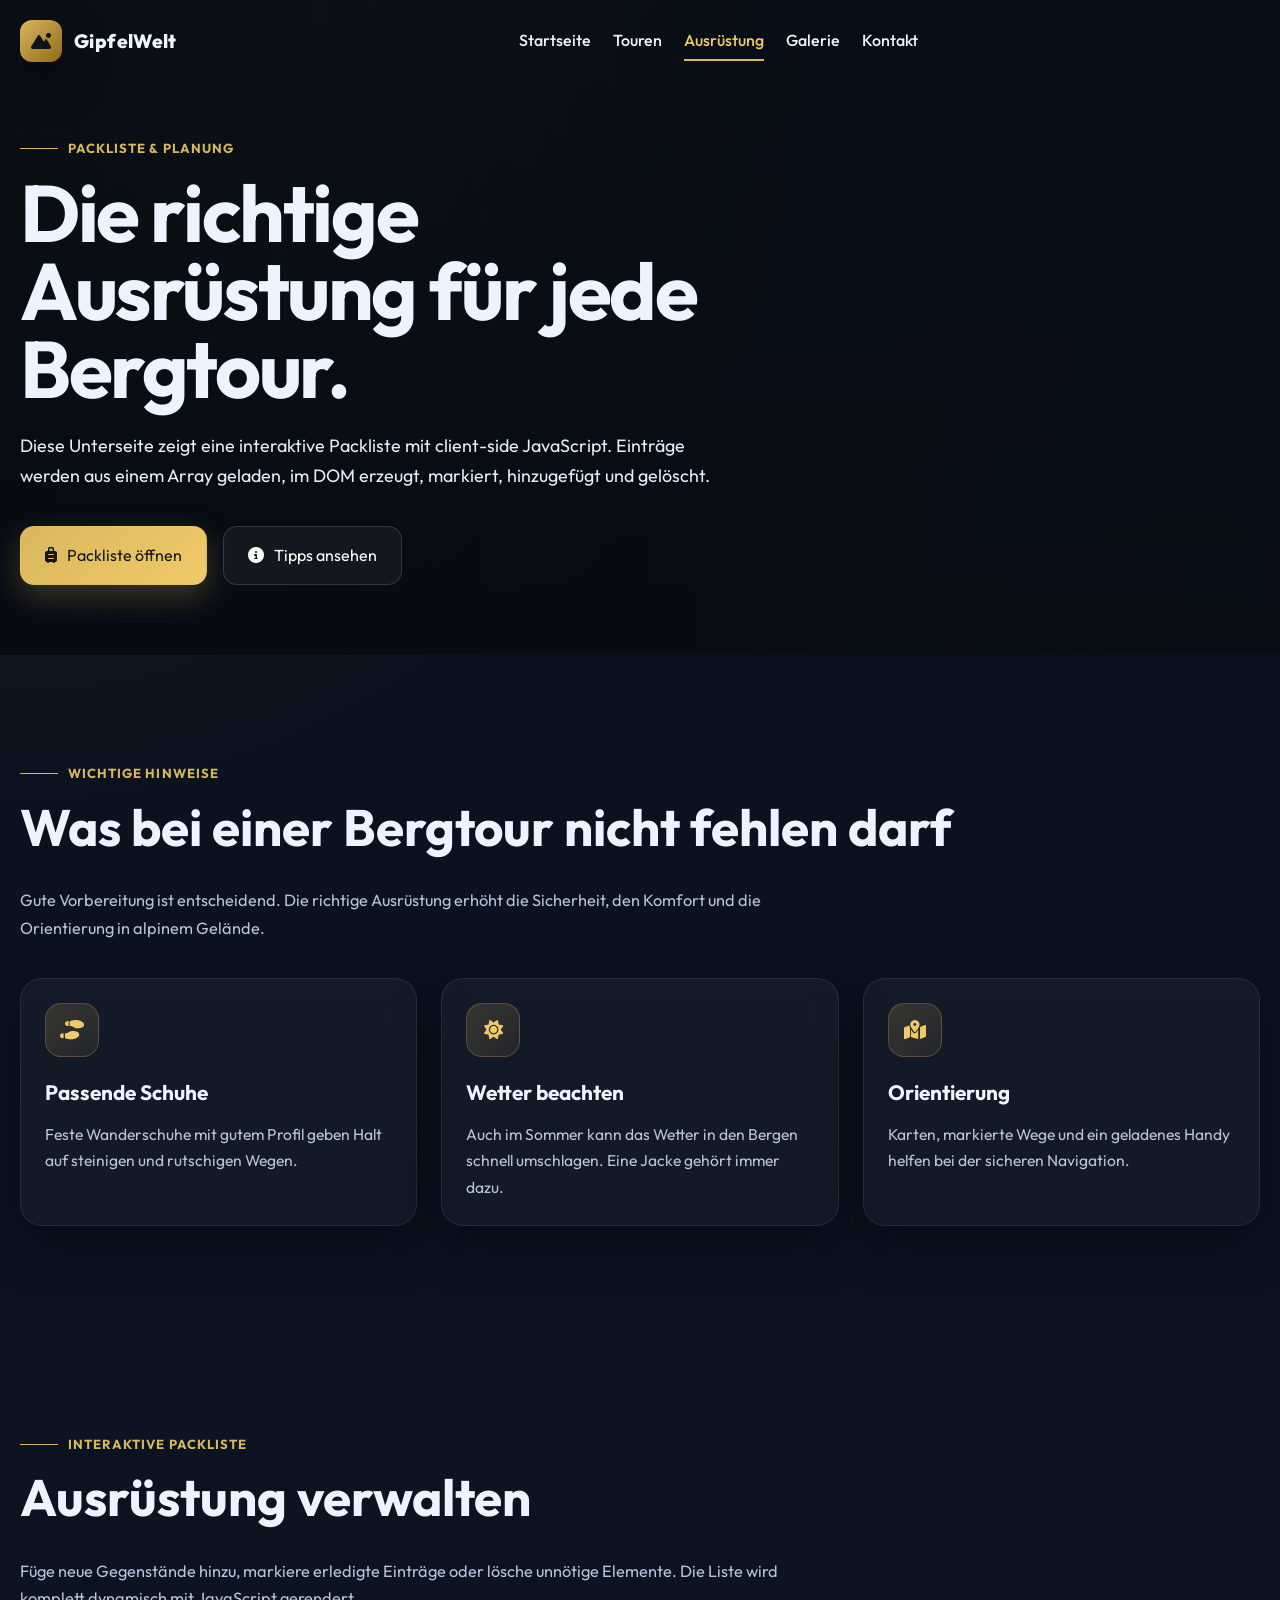
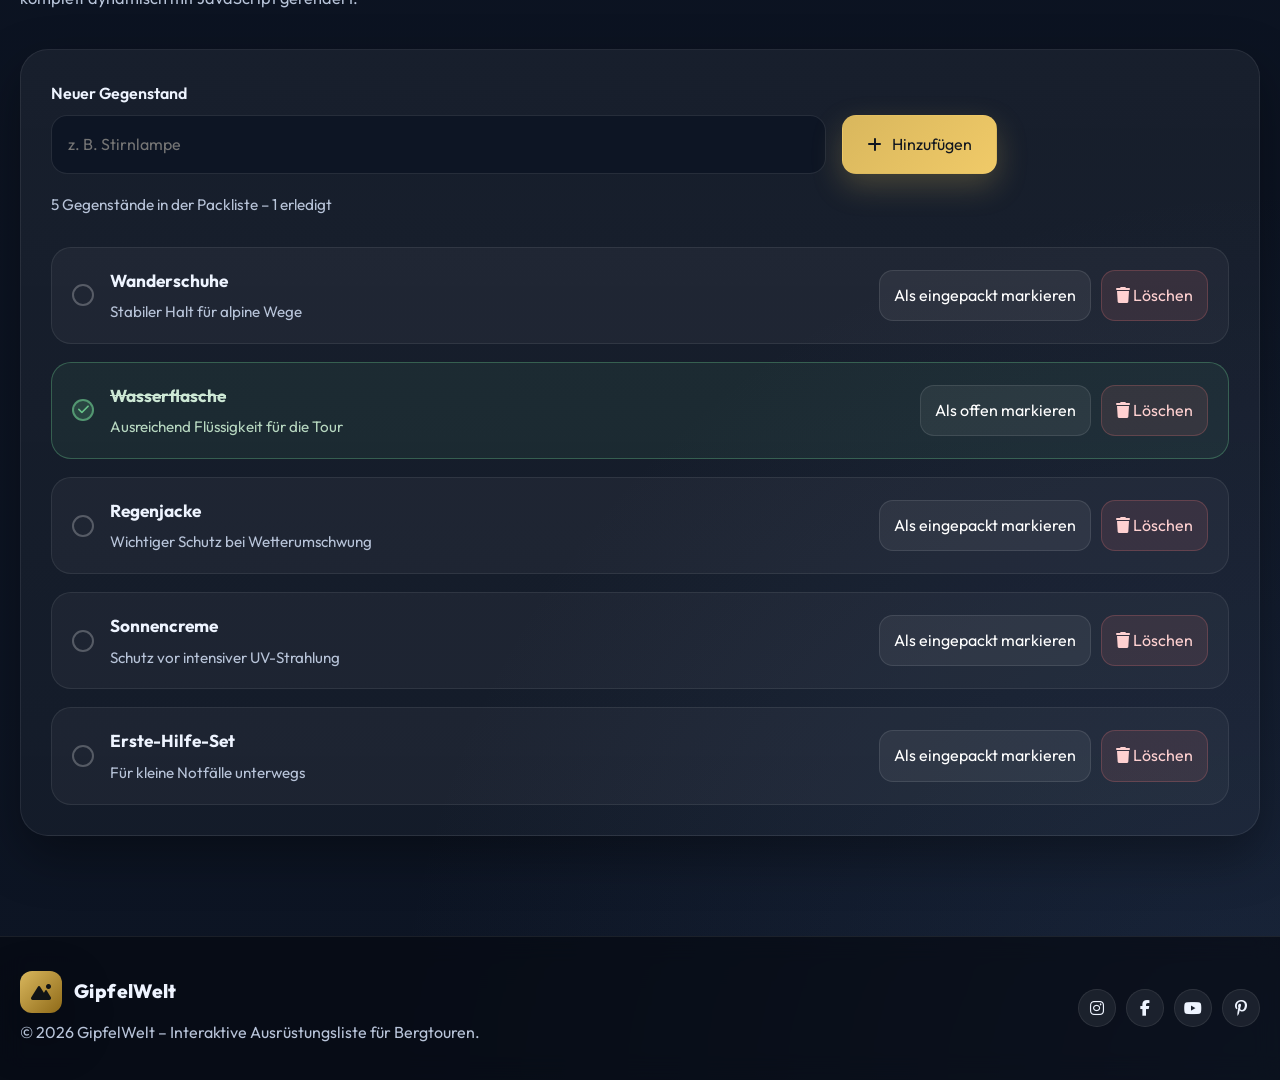
==== CSS/ausruestung.html @ cbbd0f8c "first commit" ====
<!DOCTYPE html>
<html lang="de">
<head>
  <meta charset="UTF-8" />
  <meta name="viewport" content="width=device-width, initial-scale=1.0" />
  <title>GipfelWelt | Ausrüstung</title>

  <link rel="preconnect" href="https://fonts.googleapis.com" />
  <link rel="preconnect" href="https://fonts.gstatic.com" crossorigin />
  <link
    href="https://fonts.googleapis.com/css2?family=Outfit:wght@300;400;500;600;700;800&display=swap"
    rel="stylesheet"
  />
  <link
    rel="stylesheet"
    href="https://cdnjs.cloudflare.com/ajax/libs/font-awesome/6.5.2/css/all.min.css"
  />

  <style>
    :root{
      --bg:#0b1220;
      --bg-soft:#111a2b;
      --card:#121c30;
      --card-2:#18243c;
      --text:#eef4ff;
      --muted:#b8c4d9;
      --gold:#d9b75d;
      --gold-strong:#f0ca68;
      --line:rgba(255,255,255,0.08);
      --shadow:0 20px 50px rgba(0,0,0,0.35);
      --radius:22px;
      --max:1240px;
      --success:#69c48a;
      --danger:#ff7d7d;
    }

    *{
      margin:0;
      padding:0;
      box-sizing:border-box;
    }

    html{
      scroll-behavior:smooth;
    }

    body{
      font-family:'Outfit',sans-serif;
      background:
        radial-gradient(circle at top left, rgba(217,183,93,0.12), transparent 28%),
        radial-gradient(circle at bottom right, rgba(83,114,164,0.18), transparent 30%),
        linear-gradient(180deg, #08101b 0%, #0b1220 40%, #0d1524 100%);
      color:var(--text);
      line-height:1.7;
      overflow-x:hidden;
    }

    img{
      display:block;
      width:100%;
    }

    a{
      color:inherit;
      text-decoration:none;
    }

    ul{
      list-style:none;
    }

    .container{
      width:min(var(--max), calc(100% - 40px));
      margin-inline:auto;
    }

    .section{
      padding:100px 0;
      position:relative;
    }

    .section-head{
      display:flex;
      justify-content:space-between;
      gap:20px;
      align-items:end;
      margin-bottom:36px;
      flex-wrap:wrap;
    }

    .eyebrow{
      display:inline-flex;
      align-items:center;
      gap:10px;
      color:var(--gold);
      font-weight:700;
      letter-spacing:0.08em;
      text-transform:uppercase;
      font-size:0.82rem;
      margin-bottom:14px;
    }

    .eyebrow::before{
      content:"";
      width:38px;
      height:1px;
      background:var(--gold);
      display:block;
    }

    .section h2{
      font-size:clamp(2rem, 4vw, 3.2rem);
      line-height:1.1;
      margin-bottom:12px;
    }

    .section-head p{
      max-width:760px;
      color:var(--muted);
      font-size:1.02rem;
    }

    .pill-list{
      display:flex;
      flex-wrap:wrap;
      gap:12px;
      margin-top:18px;
    }

    .pill{
      padding:10px 16px;
      border:1px solid rgba(255,255,255,0.12);
      background:rgba(255,255,255,0.05);
      border-radius:999px;
      color:#f7f8fb;
      font-size:0.95rem;
      backdrop-filter:blur(10px);
    }

    nav{
      position:fixed;
      top:0;
      left:0;
      width:100%;
      z-index:1200;
      transition:0.35s ease;
      border-bottom:1px solid transparent;
    }

    nav.scrolled{
      background:rgba(7,12,22,0.82);
      backdrop-filter:blur(16px);
      border-color:rgba(255,255,255,0.08);
      box-shadow:0 10px 30px rgba(0,0,0,0.22);
    }

    .nav-inner{
      width:min(var(--max), calc(100% - 40px));
      margin-inline:auto;
      min-height:82px;
      display:flex;
      align-items:center;
      justify-content:space-between;
      gap:20px;
    }

    .logo{
      display:flex;
      align-items:center;
      gap:12px;
      font-weight:800;
      font-size:1.2rem;
      letter-spacing:0.02em;
    }

    .logo-icon{
      width:42px;
      height:42px;
      border-radius:12px;
      display:grid;
      place-items:center;
      background:linear-gradient(135deg, var(--gold), #8f6a18);
      color:#101316;
      box-shadow:var(--shadow);
      font-size:1rem;
    }

    .nav-links{
      display:flex;
      align-items:center;
      gap:22px;
    }

    .nav-links a{
      color:#edf2fb;
      font-weight:500;
      position:relative;
      transition:0.25s ease;
    }

    .nav-links a::after{
      content:"";
      position:absolute;
      left:0;
      bottom:-6px;
      width:0;
      height:2px;
      background:var(--gold);
      transition:0.25s ease;
    }

    .nav-links a:hover,
    .nav-links a.active{
      color:var(--gold-strong);
    }

    .nav-links a:hover::after,
    .nav-links a.active::after{
      width:100%;
    }

    .nav-actions{
      display:flex;
      align-items:center;
      gap:14px;
    }

    .menu-btn{
      display:none;
      width:46px;
      height:46px;
      border:none;
      border-radius:12px;
      background:rgba(255,255,255,0.08);
      color:white;
      font-size:1.05rem;
      cursor:pointer;
    }

    header{
      min-height:72vh;
      position:relative;
      display:flex;
      align-items:center;
      isolation:isolate;
      overflow:hidden;
    }

    header::before{
      content:"";
      position:absolute;
      inset:0;
      background:
        linear-gradient(90deg, rgba(6,10,18,0.82) 0%, rgba(6,10,18,0.55) 45%, rgba(6,10,18,0.30) 100%),
        linear-gradient(180deg, rgba(6,10,18,0.10), rgba(6,10,18,0.60));
      z-index:-1;
    }

    .hero-bg{
      position:absolute;
      inset:0;
      z-index:-2;
      background:url('https://images.unsplash.com/photo-1522163182402-834f871fd851?q=80&w=1800&auto=format&fit=crop') center/cover no-repeat;
      transform:scale(1.05);
    }

    .hero-grid{
      width:min(var(--max), calc(100% - 40px));
      margin-inline:auto;
      display:grid;
      grid-template-columns:1fr;
      gap:40px;
      align-items:center;
      padding:130px 0 70px;
    }

    .hero-copy{
      max-width:780px;
    }

    .hero-copy h1{
      font-size:clamp(2.8rem, 7vw, 5rem);
      line-height:0.98;
      margin-bottom:22px;
      letter-spacing:-0.03em;
    }

    .hero-copy p{
      font-size:1.12rem;
      color:#e6edf8;
      max-width:720px;
    }

    .hero-buttons{
      display:flex;
      gap:16px;
      flex-wrap:wrap;
      margin-top:34px;
    }

    .btn{
      display:inline-flex;
      align-items:center;
      justify-content:center;
      gap:10px;
      padding:15px 24px;
      border-radius:14px;
      font-weight:700;
      transition:0.28s ease;
      border:1px solid transparent;
      cursor:pointer;
      font:inherit;
    }

    .btn-primary{
      background:linear-gradient(135deg, var(--gold), var(--gold-strong));
      color:#11161f;
      box-shadow:0 12px 30px rgba(217,183,93,0.25);
    }

    .btn-primary:hover{
      transform:translateY(-3px);
      box-shadow:0 16px 34px rgba(217,183,93,0.34);
    }

    .btn-secondary{
      border-color:rgba(255,255,255,0.14);
      background:rgba(255,255,255,0.05);
      color:white;
      backdrop-filter:blur(12px);
    }

    .btn-secondary:hover{
      transform:translateY(-3px);
      border-color:rgba(217,183,93,0.45);
      color:var(--gold-strong);
    }

    .btn-danger{
      background:rgba(255,125,125,0.12);
      color:#ffd1d1;
      border:1px solid rgba(255,125,125,0.24);
      padding:12px 16px;
    }

    .btn-danger:hover{
      background:rgba(255,125,125,0.18);
    }

    .grid-3{
      display:grid;
      grid-template-columns:repeat(3,1fr);
      gap:24px;
    }

    .card{
      background:linear-gradient(180deg, rgba(255,255,255,0.04), rgba(255,255,255,0.03));
      border:1px solid rgba(255,255,255,0.08);
      border-radius:var(--radius);
      overflow:hidden;
      box-shadow:var(--shadow);
      transition:0.3s ease;
    }

    .card:hover{
      transform:translateY(-8px);
      border-color:rgba(217,183,93,0.32);
    }

    .card-content{
      padding:24px;
    }

    .card h3{
      font-size:1.3rem;
      margin-bottom:10px;
    }

    .card p{
      color:var(--muted);
      font-size:0.98rem;
    }

    .card-icon{
      width:54px;
      height:54px;
      border-radius:16px;
      display:grid;
      place-items:center;
      margin-bottom:18px;
      background:linear-gradient(135deg, rgba(217,183,93,0.18), rgba(217,183,93,0.08));
      color:var(--gold-strong);
      border:1px solid rgba(217,183,93,0.25);
      font-size:1.2rem;
    }

    .form-card{
      background:linear-gradient(180deg, rgba(255,255,255,0.05), rgba(255,255,255,0.03));
      border:1px solid rgba(255,255,255,0.08);
      border-radius:28px;
      padding:30px;
      box-shadow:var(--shadow);
    }

    .form-grid{
      display:grid;
      grid-template-columns:2fr 1fr;
      gap:16px;
      margin-bottom:18px;
    }

    .label{
      display:block;
      margin-bottom:8px;
      font-weight:600;
    }

    input,
    textarea,
    select{
      width:100%;
      background:#0d1524;
      color:white;
      border:1px solid rgba(255,255,255,0.10);
      border-radius:16px;
      padding:15px 16px;
      font:inherit;
      outline:none;
      transition:0.25s ease;
    }

    input:focus,
    textarea:focus,
    select:focus{
      border-color:rgba(217,183,93,0.55);
      box-shadow:0 0 0 4px rgba(217,183,93,0.10);
    }

    .top-space{
      margin-top:32px;
    }

    .info-grid{
      display:grid;
      grid-template-columns:repeat(3,1fr);
      gap:24px;
    }

    .packliste-box{
      display:grid;
      gap:18px;
      margin-top:28px;
    }

    .pack-item{
      display:flex;
      justify-content:space-between;
      align-items:center;
      gap:18px;
      padding:18px 20px;
      border-radius:20px;
      border:1px solid rgba(255,255,255,0.08);
      background:rgba(255,255,255,0.04);
      transition:0.25s ease;
    }

    .pack-item:hover{
      border-color:rgba(217,183,93,0.25);
      transform:translateY(-2px);
    }

    .pack-item-links{
      display:flex;
      align-items:center;
      gap:16px;
      flex:1;
      min-width:0;
    }

    .pack-status{
      width:22px;
      height:22px;
      border-radius:50%;
      border:2px solid rgba(255,255,255,0.25);
      display:inline-grid;
      place-items:center;
      flex-shrink:0;
      cursor:pointer;
      transition:0.25s ease;
      background:transparent;
    }

    .pack-status i{
      font-size:0.78rem;
      opacity:0;
      transition:0.2s ease;
    }

    .pack-item.erledigt{
      border-color:rgba(105,196,138,0.35);
      background:rgba(105,196,138,0.08);
    }

    .pack-item.erledigt .pack-status{
      border-color:rgba(105,196,138,0.65);
      background:rgba(105,196,138,0.18);
      color:var(--success);
    }

    .pack-item.erledigt .pack-status i{
      opacity:1;
    }

    .pack-text{
      flex:1;
      min-width:0;
    }

    .pack-text h3{
      font-size:1.08rem;
      margin-bottom:4px;
    }

    .pack-text p{
      color:var(--muted);
      font-size:0.95rem;
    }

    .pack-item.erledigt .pack-text h3{
      text-decoration:line-through;
      color:#cde8d5;
    }

    .pack-item.erledigt .pack-text p{
      color:#b7d7c0;
    }

    .pack-actions{
      display:flex;
      align-items:center;
      gap:10px;
      flex-wrap:wrap;
    }

    .mini-btn{
      border:none;
      border-radius:14px;
      padding:11px 14px;
      cursor:pointer;
      font:inherit;
      transition:0.25s ease;
    }

    .mini-btn.toggle-btn{
      background:rgba(255,255,255,0.06);
      color:white;
      border:1px solid rgba(255,255,255,0.10);
    }

    .mini-btn.toggle-btn:hover{
      border-color:rgba(217,183,93,0.35);
      color:var(--gold-strong);
    }

    .mini-btn.delete-btn{
      background:rgba(255,125,125,0.10);
      color:#ffd1d1;
      border:1px solid rgba(255,125,125,0.22);
    }

    .mini-btn.delete-btn:hover{
      background:rgba(255,125,125,0.18);
    }

    .leer-box{
      padding:22px;
      border-radius:20px;
      background:rgba(255,255,255,0.04);
      border:1px dashed rgba(255,255,255,0.15);
      color:var(--muted);
    }

    .status-zeile{
      margin-top:14px;
      color:var(--muted);
      font-size:0.96rem;
    }

    footer{
      padding:34px 0;
      border-top:1px solid rgba(255,255,255,0.08);
      background:rgba(5,9,16,0.65);
      backdrop-filter:blur(12px);
    }

    .footer-inner{
      width:min(var(--max), calc(100% - 40px));
      margin-inline:auto;
      display:flex;
      align-items:center;
      justify-content:space-between;
      gap:20px;
      flex-wrap:wrap;
    }

    .footer-text p{
      color:var(--muted);
      margin-top:6px;
    }

    .footer-social{
      display:flex;
      gap:10px;
    }

    .footer-social a{
      width:38px;
      height:38px;
      border-radius:50%;
      display:grid;
      place-items:center;
      background:rgba(255,255,255,0.07);
      border:1px solid rgba(255,255,255,0.08);
      transition:0.25s ease;
    }

    .footer-social a:hover{
      transform:translateY(-3px);
      background:rgba(217,183,93,0.16);
      color:var(--gold-strong);
      border-color:rgba(217,183,93,0.35);
    }

    .back-to-top{
      position:fixed;
      right:20px;
      bottom:20px;
      width:52px;
      height:52px;
      border:none;
      border-radius:18px;
      display:grid;
      place-items:center;
      background:linear-gradient(135deg, var(--gold), var(--gold-strong));
      color:#11161f;
      font-size:1.05rem;
      box-shadow:var(--shadow);
      cursor:pointer;
      opacity:0;
      visibility:hidden;
      transform:translateY(10px);
      transition:0.28s ease;
      z-index:1300;
    }

    .back-to-top.show{
      opacity:1;
      visibility:visible;
      transform:translateY(0);
    }

    @media (max-width: 1100px){
      .grid-3,
      .info-grid{
        grid-template-columns:repeat(2,1fr);
      }
    }

    @media (max-width: 860px){
      .menu-btn{
        display:grid;
        place-items:center;
      }

      .nav-links{
        position:absolute;
        top:82px;
        left:20px;
        right:20px;
        flex-direction:column;
        align-items:flex-start;
        gap:16px;
        padding:24px;
        border-radius:24px;
        background:rgba(10,16,27,0.95);
        border:1px solid rgba(255,255,255,0.08);
        box-shadow:var(--shadow);
        opacity:0;
        pointer-events:none;
        transform:translateY(-10px);
        transition:0.28s ease;
      }

      .nav-links.open{
        opacity:1;
        pointer-events:auto;
        transform:translateY(0);
      }

      .grid-3,
      .form-grid,
      .info-grid{
        grid-template-columns:1fr;
      }

      .pack-item{
        flex-direction:column;
        align-items:stretch;
      }

      .pack-actions{
        justify-content:flex-start;
      }

      .section{
        padding:82px 0;
      }
    }

    @media (max-width: 560px){
      .container,
      .nav-inner,
      .hero-grid,
      .footer-inner{
        width:min(var(--max), calc(100% - 26px));
      }

      .hero-grid{
        padding-top:110px;
      }

      .btn{
        width:100%;
      }

      .hero-buttons{
        flex-direction:column;
      }

      .card-content,
      .form-card{
        padding:22px;
      }
    }
  </style>
</head>
<body>

  <nav id="navbar">
    <div class="nav-inner">
      <a href="index.html" class="logo">
        <span class="logo-icon"><i class="fa-solid fa-mountain-sun"></i></span>
        <span>GipfelWelt</span>
      </a>

      <div class="nav-links" id="navLinks">
        <a href="index.html">Startseite</a>
        <a href="touren.html">Touren</a>
        <a href="ausruestung.html" class="active">Ausrüstung</a>
        <a href="index.html#galerie">Galerie</a>
        <a href="index.html#kontakt">Kontakt</a>
      </div>

      <div class="nav-actions">
        <button class="menu-btn" id="menuBtn" aria-label="Menü öffnen">
          <i class="fa-solid fa-bars"></i>
        </button>
      </div>
    </div>
  </nav>

  <header>
    <div class="hero-bg"></div>

    <div class="hero-grid">
      <div class="hero-copy">
        <div class="eyebrow">Packliste & Planung</div>
        <h1>Die richtige Ausrüstung für jede Bergtour.</h1>
        <p>
          Diese Unterseite zeigt eine interaktive Packliste mit client-side JavaScript.
          Einträge werden aus einem Array geladen, im DOM erzeugt, markiert, hinzugefügt und gelöscht.
        </p>

        <div class="hero-buttons">
          <a href="#packliste" class="btn btn-primary">
            <i class="fa-solid fa-suitcase-rolling"></i> Packliste öffnen
          </a>
          <a href="#tipps" class="btn btn-secondary">
            <i class="fa-solid fa-circle-info"></i> Tipps ansehen
          </a>
        </div>
      </div>
    </div>
  </header>

  <main>
    <section class="section" id="tipps">
      <div class="container">
        <div class="section-head">
          <div>
            <div class="eyebrow">Wichtige Hinweise</div>
            <h2>Was bei einer Bergtour nicht fehlen darf</h2>
          </div>
          <p>
            Gute Vorbereitung ist entscheidend. Die richtige Ausrüstung erhöht die Sicherheit,
            den Komfort und die Orientierung in alpinem Gelände.
          </p>
        </div>

        <div class="info-grid">
          <article class="card">
            <div class="card-content">
              <div class="card-icon"><i class="fa-solid fa-shoe-prints"></i></div>
              <h3>Passende Schuhe</h3>
              <p>
                Feste Wanderschuhe mit gutem Profil geben Halt auf steinigen und rutschigen Wegen.
              </p>
            </div>
          </article>

          <article class="card">
            <div class="card-content">
              <div class="card-icon"><i class="fa-solid fa-sun"></i></div>
              <h3>Wetter beachten</h3>
              <p>
                Auch im Sommer kann das Wetter in den Bergen schnell umschlagen. Eine Jacke gehört immer dazu.
              </p>
            </div>
          </article>

          <article class="card">
            <div class="card-content">
              <div class="card-icon"><i class="fa-solid fa-map-location-dot"></i></div>
              <h3>Orientierung</h3>
              <p>
                Karten, markierte Wege und ein geladenes Handy helfen bei der sicheren Navigation.
              </p>
            </div>
          </article>
        </div>
      </div>
    </section>

    <section class="section" id="packliste">
      <div class="container">
        <div class="section-head">
          <div>
            <div class="eyebrow">Interaktive Packliste</div>
            <h2>Ausrüstung verwalten</h2>
          </div>
          <p>
            Füge neue Gegenstände hinzu, markiere erledigte Einträge oder lösche unnötige Elemente.
            Die Liste wird komplett dynamisch mit JavaScript gerendert.
          </p>
        </div>

        <div class="form-card">
          <form id="packForm">
            <div class="form-grid">
              <div>
                <label class="label" for="gegenstandInput">Neuer Gegenstand</label>
                <input
                  type="text"
                  id="gegenstandInput"
                  placeholder="z. B. Stirnlampe"
                  required
                />
              </div>

              <div style="display:flex; align-items:end;">
                <button type="submit" class="btn btn-primary">
                  <i class="fa-solid fa-plus"></i> Hinzufügen
                </button>
              </div>
            </div>
          </form>

          <p class="status-zeile" id="statusText">
            0 Gegenstände in der Packliste
          </p>

          <div id="packlisteBox" class="packliste-box top-space"></div>
        </div>
      </div>
    </section>
  </main>

  <footer>
    <div class="footer-inner">
      <div class="footer-text">
        <div class="logo">
          <span class="logo-icon"><i class="fa-solid fa-mountain-sun"></i></span>
          <span>GipfelWelt</span>
        </div>
        <p>© <span id="year"></span> GipfelWelt – Interaktive Ausrüstungsliste für Bergtouren.</p>
      </div>

      <div class="footer-social">
        <a href="#" aria-label="Instagram"><i class="fa-brands fa-instagram"></i></a>
        <a href="#" aria-label="Facebook"><i class="fa-brands fa-facebook-f"></i></a>
        <a href="#" aria-label="YouTube"><i class="fa-brands fa-youtube"></i></a>
        <a href="#" aria-label="Pinterest"><i class="fa-brands fa-pinterest-p"></i></a>
      </div>
    </div>
  </footer>

  <button class="back-to-top" id="backToTop" aria-label="Nach oben">
    <i class="fa-solid fa-arrow-up"></i>
  </button>

  <script>
    const navbar = document.getElementById("navbar");
    const menuBtn = document.getElementById("menuBtn");
    const navLinks = document.getElementById("navLinks");
    const backToTop = document.getElementById("backToTop");
    const year = document.getElementById("year");

    const zustand = {
      packliste: [
        { id: 1, name: "Wanderschuhe", beschreibung: "Stabiler Halt für alpine Wege", erledigt: false },
        { id: 2, name: "Wasserflasche", beschreibung: "Ausreichend Flüssigkeit für die Tour", erledigt: true },
        { id: 3, name: "Regenjacke", beschreibung: "Wichtiger Schutz bei Wetterumschwung", erledigt: false },
        { id: 4, name: "Sonnencreme", beschreibung: "Schutz vor intensiver UV-Strahlung", erledigt: false },
        { id: 5, name: "Erste-Hilfe-Set", beschreibung: "Für kleine Notfälle unterwegs", erledigt: false }
      ]
    };

    year.textContent = new Date().getFullYear();

    window.addEventListener("scroll", () => {
      if (window.scrollY > 40) {
        navbar.classList.add("scrolled");
      } else {
        navbar.classList.remove("scrolled");
      }

      if (window.scrollY > 500) {
        backToTop.classList.add("show");
      } else {
        backToTop.classList.remove("show");
      }
    });

    menuBtn.addEventListener("click", () => {
      navLinks.classList.toggle("open");
      menuBtn.innerHTML = navLinks.classList.contains("open")
        ? '<i class="fa-solid fa-xmark"></i>'
        : '<i class="fa-solid fa-bars"></i>';
    });

    document.querySelectorAll(".nav-links a").forEach((link) => {
      link.addEventListener("click", () => {
        navLinks.classList.remove("open");
        menuBtn.innerHTML = '<i class="fa-solid fa-bars"></i>';
      });
    });

    backToTop.addEventListener("click", () => {
      window.scrollTo({
        top: 0,
        behavior: "smooth"
      });
    });

    function statusTextAktualisieren() {
      const statusText = document.getElementById("statusText");
      const gesamt = zustand.packliste.length;
      const erledigt = zustand.packliste.filter((eintrag) => eintrag.erledigt).length;

      statusText.textContent = `${gesamt} Gegenstände in der Packliste – ${erledigt} erledigt`;
    }

    function packlisteRendern() {
      const packlisteBox = document.getElementById("packlisteBox");
      packlisteBox.innerHTML = "";

      if (zustand.packliste.length === 0) {
        const leerBox = document.createElement("div");
        leerBox.className = "leer-box";
        leerBox.innerHTML = `
          <h3>Die Packliste ist leer</h3>
          <p>Füge einen neuen Gegenstand hinzu, um mit der Planung zu beginnen.</p>
        `;
        packlisteBox.appendChild(leerBox);
        statusTextAktualisieren();
        return;
      }

      zustand.packliste.forEach((eintrag) => {
        const artikel = document.createElement("article");
        artikel.className = `pack-item ${eintrag.erledigt ? "erledigt" : ""}`;

        artikel.innerHTML = `
          <div class="pack-item-links">
            <button class="pack-status" type="button" aria-label="Status ändern" data-id="${eintrag.id}">
              <i class="fa-solid fa-check"></i>
            </button>

            <div class="pack-text">
              <h3>${eintrag.name}</h3>
              <p>${eintrag.beschreibung}</p>
            </div>
          </div>

          <div class="pack-actions">
            <button class="mini-btn toggle-btn" type="button" data-toggle-id="${eintrag.id}">
              ${eintrag.erledigt ? "Als offen markieren" : "Als eingepackt markieren"}
            </button>
            <button class="mini-btn delete-btn" type="button" data-delete-id="${eintrag.id}">
              <i class="fa-solid fa-trash"></i> Löschen
            </button>
          </div>
        `;

        packlisteBox.appendChild(artikel);
      });

      statusTextAktualisieren();
      packlisteEventsVerbinden();
    }

    function packlisteEventsVerbinden() {
      document.querySelectorAll("[data-id]").forEach((button) => {
        button.addEventListener("click", () => {
          const id = Number(button.dataset.id);
          statusUmschalten(id);
        });
      });

      document.querySelectorAll("[data-toggle-id]").forEach((button) => {
        button.addEventListener("click", () => {
          const id = Number(button.dataset.toggleId);
          statusUmschalten(id);
        });
      });

      document.querySelectorAll("[data-delete-id]").forEach((button) => {
        button.addEventListener("click", () => {
          const id = Number(button.dataset.deleteId);
          eintragLoeschen(id);
        });
      });
    }

    function statusUmschalten(id) {
      zustand.packliste = zustand.packliste.map((eintrag) => {
        if (eintrag.id === id) {
          return {
            ...eintrag,
            erledigt: !eintrag.erledigt
          };
        }
        return eintrag;
      });

      packlisteRendern();
    }

    function eintragLoeschen(id) {
      zustand.packliste = zustand.packliste.filter((eintrag) => eintrag.id !== id);
      packlisteRendern();
    }

    function eintragHinzufuegen(name) {
      const neuerEintrag = {
        id: Date.now(),
        name: name,
        beschreibung: "Manuell zur Packliste hinzugefügt",
        erledigt: false
      };

      zustand.packliste.unshift(neuerEintrag);
      packlisteRendern();
    }

    function formularInitialisieren() {
      const packForm = document.getElementById("packForm");
      const gegenstandInput = document.getElementById("gegenstandInput");

      packForm.addEventListener("submit", (event) => {
        event.preventDefault();

        const wert = gegenstandInput.value.trim();

        if (!wert) {
          alert("Bitte gib einen Gegenstand ein.");
          return;
        }

        eintragHinzufuegen(wert);
        packForm.reset();
        gegenstandInput.focus();
      });
    }

    document.addEventListener("DOMContentLoaded", () => {
      formularInitialisieren();
      packlisteRendern();
      console.log("GipfelWelt Ausrüstung-Seite wurde erfolgreich geladen.");
    });
  </script>
</body>
</html>
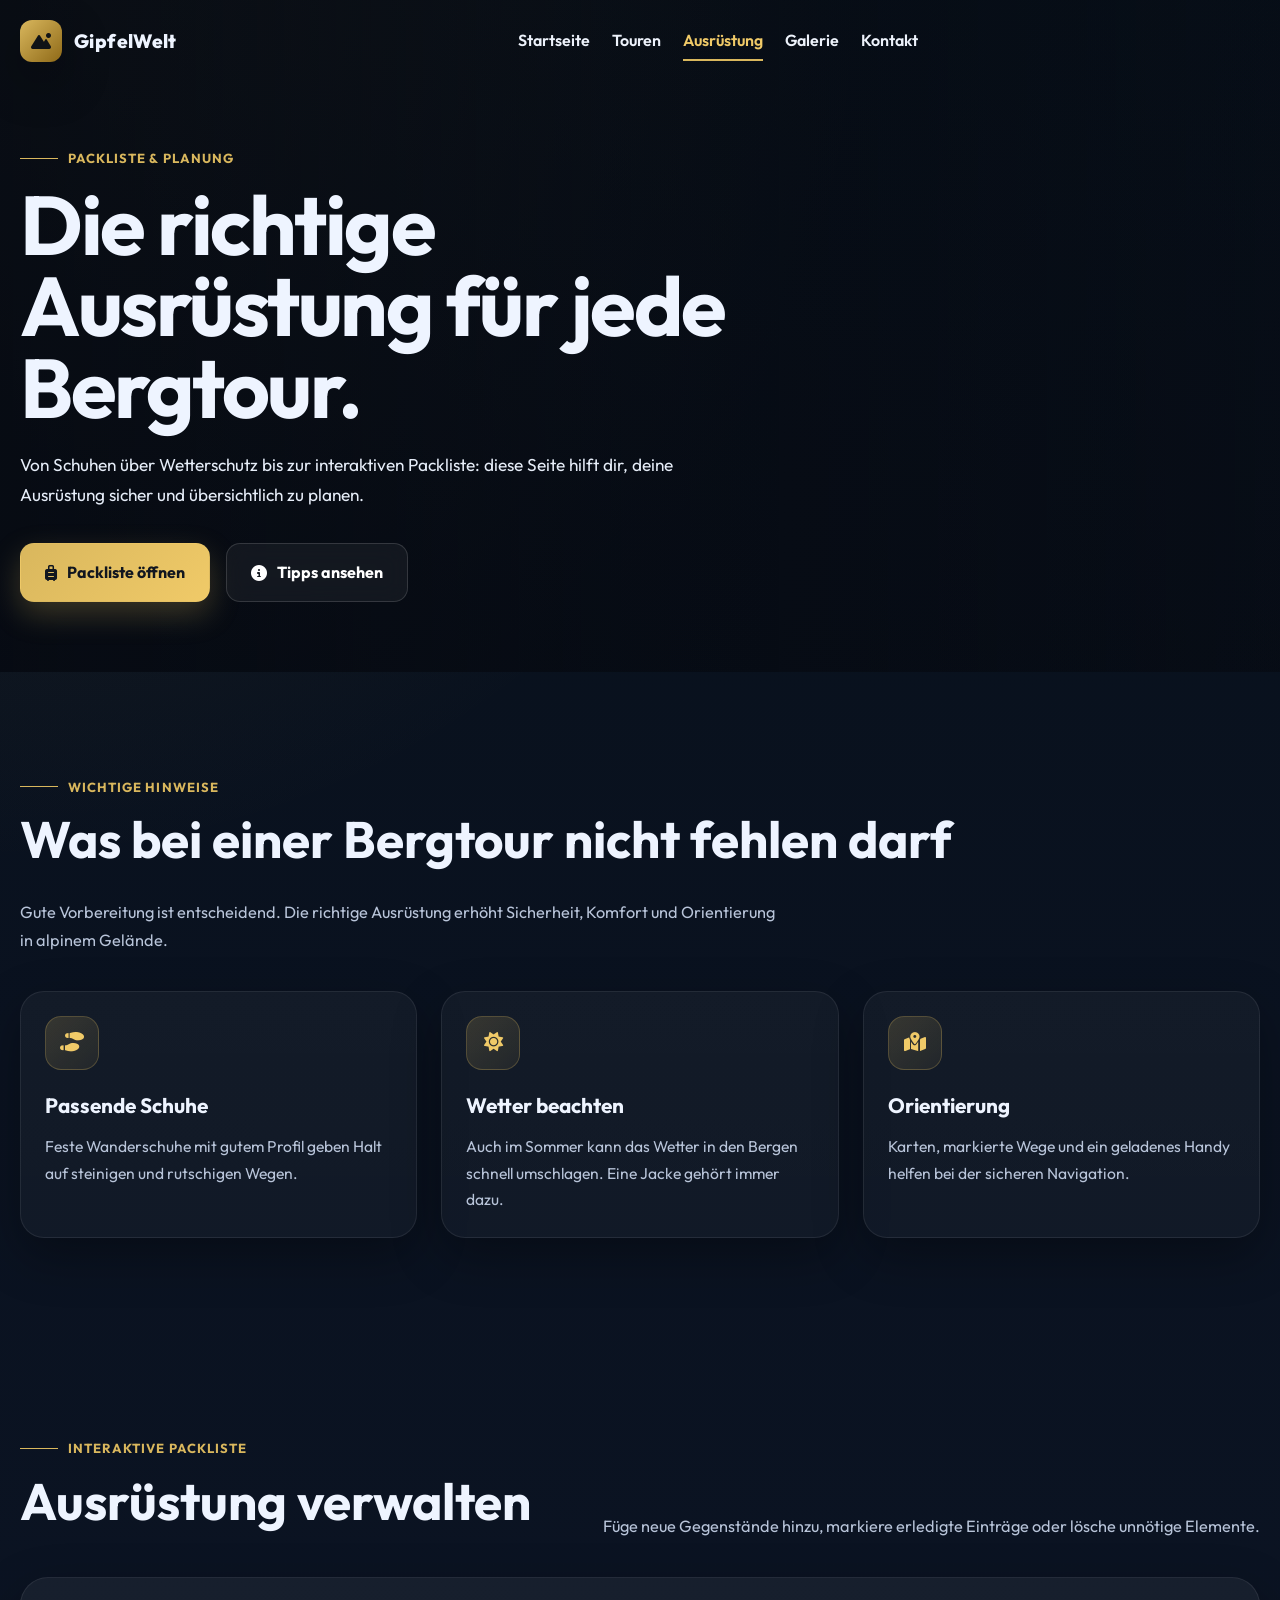
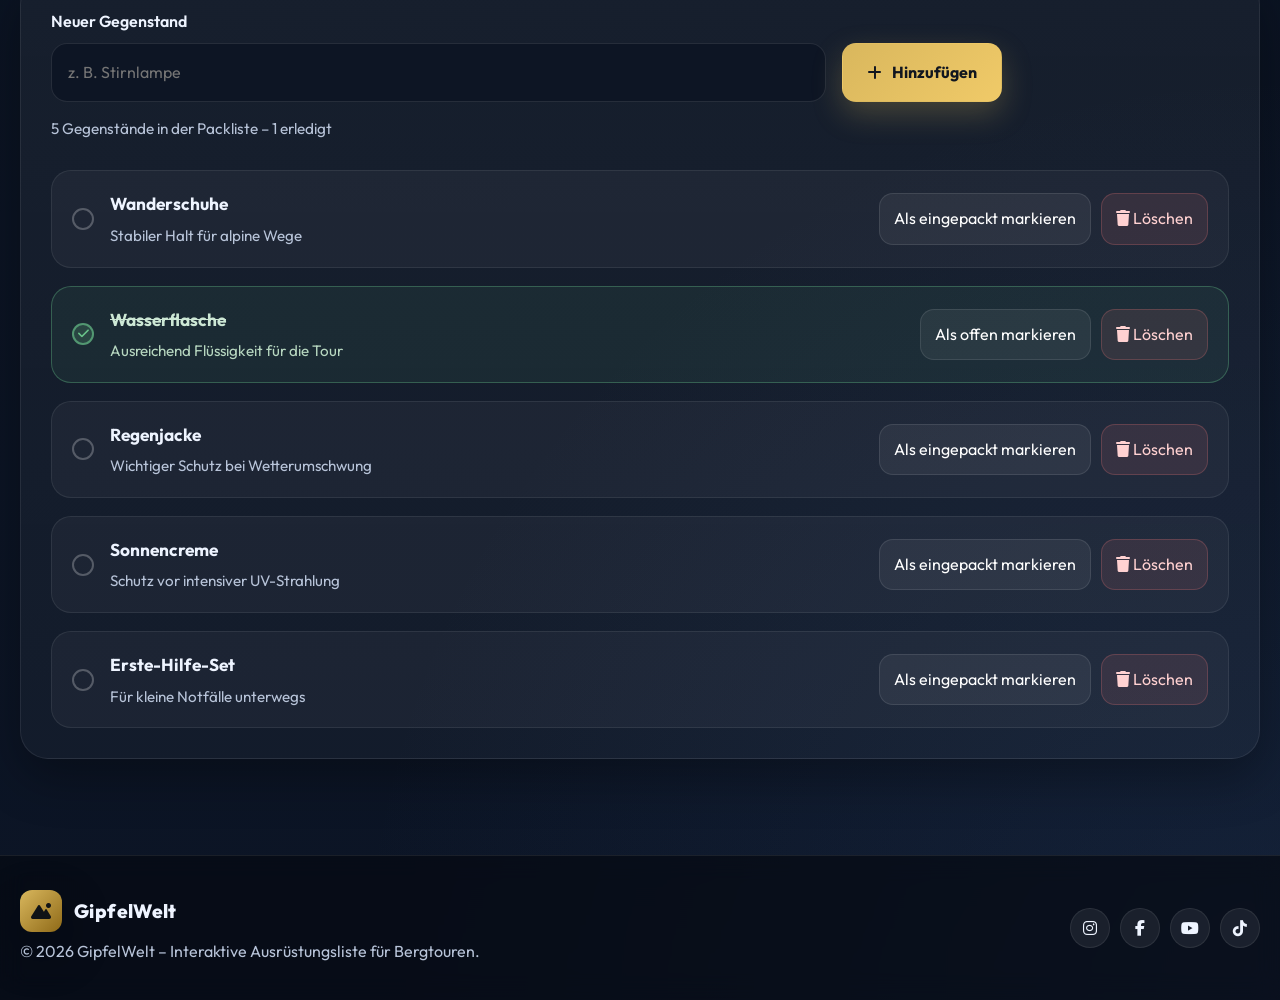
==== commit 72a81a17: "gipfelwelt-touren-und-ausruestung" ====
--- a/CSS/ausruestung.html
+++ b/CSS/ausruestung.html
@@ -15,737 +15,9 @@
     rel="stylesheet"
     href="https://cdnjs.cloudflare.com/ajax/libs/font-awesome/6.5.2/css/all.min.css"
   />
-
-  <style>
-    :root{
-      --bg:#0b1220;
-      --bg-soft:#111a2b;
-      --card:#121c30;
-      --card-2:#18243c;
-      --text:#eef4ff;
-      --muted:#b8c4d9;
-      --gold:#d9b75d;
-      --gold-strong:#f0ca68;
-      --line:rgba(255,255,255,0.08);
-      --shadow:0 20px 50px rgba(0,0,0,0.35);
-      --radius:22px;
-      --max:1240px;
-      --success:#69c48a;
-      --danger:#ff7d7d;
-    }
-
-    *{
-      margin:0;
-      padding:0;
-      box-sizing:border-box;
-    }
-
-    html{
-      scroll-behavior:smooth;
-    }
-
-    body{
-      font-family:'Outfit',sans-serif;
-      background:
-        radial-gradient(circle at top left, rgba(217,183,93,0.12), transparent 28%),
-        radial-gradient(circle at bottom right, rgba(83,114,164,0.18), transparent 30%),
-        linear-gradient(180deg, #08101b 0%, #0b1220 40%, #0d1524 100%);
-      color:var(--text);
-      line-height:1.7;
-      overflow-x:hidden;
-    }
-
-    img{
-      display:block;
-      width:100%;
-    }
-
-    a{
-      color:inherit;
-      text-decoration:none;
-    }
-
-    ul{
-      list-style:none;
-    }
-
-    .container{
-      width:min(var(--max), calc(100% - 40px));
-      margin-inline:auto;
-    }
-
-    .section{
-      padding:100px 0;
-      position:relative;
-    }
-
-    .section-head{
-      display:flex;
-      justify-content:space-between;
-      gap:20px;
-      align-items:end;
-      margin-bottom:36px;
-      flex-wrap:wrap;
-    }
-
-    .eyebrow{
-      display:inline-flex;
-      align-items:center;
-      gap:10px;
-      color:var(--gold);
-      font-weight:700;
-      letter-spacing:0.08em;
-      text-transform:uppercase;
-      font-size:0.82rem;
-      margin-bottom:14px;
-    }
-
-    .eyebrow::before{
-      content:"";
-      width:38px;
-      height:1px;
-      background:var(--gold);
-      display:block;
-    }
-
-    .section h2{
-      font-size:clamp(2rem, 4vw, 3.2rem);
-      line-height:1.1;
-      margin-bottom:12px;
-    }
-
-    .section-head p{
-      max-width:760px;
-      color:var(--muted);
-      font-size:1.02rem;
-    }
-
-    .pill-list{
-      display:flex;
-      flex-wrap:wrap;
-      gap:12px;
-      margin-top:18px;
-    }
-
-    .pill{
-      padding:10px 16px;
-      border:1px solid rgba(255,255,255,0.12);
-      background:rgba(255,255,255,0.05);
-      border-radius:999px;
-      color:#f7f8fb;
-      font-size:0.95rem;
-      backdrop-filter:blur(10px);
-    }
-
-    nav{
-      position:fixed;
-      top:0;
-      left:0;
-      width:100%;
-      z-index:1200;
-      transition:0.35s ease;
-      border-bottom:1px solid transparent;
-    }
-
-    nav.scrolled{
-      background:rgba(7,12,22,0.82);
-      backdrop-filter:blur(16px);
-      border-color:rgba(255,255,255,0.08);
-      box-shadow:0 10px 30px rgba(0,0,0,0.22);
-    }
-
-    .nav-inner{
-      width:min(var(--max), calc(100% - 40px));
-      margin-inline:auto;
-      min-height:82px;
-      display:flex;
-      align-items:center;
-      justify-content:space-between;
-      gap:20px;
-    }
-
-    .logo{
-      display:flex;
-      align-items:center;
-      gap:12px;
-      font-weight:800;
-      font-size:1.2rem;
-      letter-spacing:0.02em;
-    }
-
-    .logo-icon{
-      width:42px;
-      height:42px;
-      border-radius:12px;
-      display:grid;
-      place-items:center;
-      background:linear-gradient(135deg, var(--gold), #8f6a18);
-      color:#101316;
-      box-shadow:var(--shadow);
-      font-size:1rem;
-    }
-
-    .nav-links{
-      display:flex;
-      align-items:center;
-      gap:22px;
-    }
-
-    .nav-links a{
-      color:#edf2fb;
-      font-weight:500;
-      position:relative;
-      transition:0.25s ease;
-    }
-
-    .nav-links a::after{
-      content:"";
-      position:absolute;
-      left:0;
-      bottom:-6px;
-      width:0;
-      height:2px;
-      background:var(--gold);
-      transition:0.25s ease;
-    }
-
-    .nav-links a:hover,
-    .nav-links a.active{
-      color:var(--gold-strong);
-    }
-
-    .nav-links a:hover::after,
-    .nav-links a.active::after{
-      width:100%;
-    }
-
-    .nav-actions{
-      display:flex;
-      align-items:center;
-      gap:14px;
-    }
-
-    .menu-btn{
-      display:none;
-      width:46px;
-      height:46px;
-      border:none;
-      border-radius:12px;
-      background:rgba(255,255,255,0.08);
-      color:white;
-      font-size:1.05rem;
-      cursor:pointer;
-    }
-
-    header{
-      min-height:72vh;
-      position:relative;
-      display:flex;
-      align-items:center;
-      isolation:isolate;
-      overflow:hidden;
-    }
-
-    header::before{
-      content:"";
-      position:absolute;
-      inset:0;
-      background:
-        linear-gradient(90deg, rgba(6,10,18,0.82) 0%, rgba(6,10,18,0.55) 45%, rgba(6,10,18,0.30) 100%),
-        linear-gradient(180deg, rgba(6,10,18,0.10), rgba(6,10,18,0.60));
-      z-index:-1;
-    }
-
-    .hero-bg{
-      position:absolute;
-      inset:0;
-      z-index:-2;
-      background:url('https://images.unsplash.com/photo-1522163182402-834f871fd851?q=80&w=1800&auto=format&fit=crop') center/cover no-repeat;
-      transform:scale(1.05);
-    }
-
-    .hero-grid{
-      width:min(var(--max), calc(100% - 40px));
-      margin-inline:auto;
-      display:grid;
-      grid-template-columns:1fr;
-      gap:40px;
-      align-items:center;
-      padding:130px 0 70px;
-    }
-
-    .hero-copy{
-      max-width:780px;
-    }
-
-    .hero-copy h1{
-      font-size:clamp(2.8rem, 7vw, 5rem);
-      line-height:0.98;
-      margin-bottom:22px;
-      letter-spacing:-0.03em;
-    }
-
-    .hero-copy p{
-      font-size:1.12rem;
-      color:#e6edf8;
-      max-width:720px;
-    }
-
-    .hero-buttons{
-      display:flex;
-      gap:16px;
-      flex-wrap:wrap;
-      margin-top:34px;
-    }
-
-    .btn{
-      display:inline-flex;
-      align-items:center;
-      justify-content:center;
-      gap:10px;
-      padding:15px 24px;
-      border-radius:14px;
-      font-weight:700;
-      transition:0.28s ease;
-      border:1px solid transparent;
-      cursor:pointer;
-      font:inherit;
-    }
-
-    .btn-primary{
-      background:linear-gradient(135deg, var(--gold), var(--gold-strong));
-      color:#11161f;
-      box-shadow:0 12px 30px rgba(217,183,93,0.25);
-    }
-
-    .btn-primary:hover{
-      transform:translateY(-3px);
-      box-shadow:0 16px 34px rgba(217,183,93,0.34);
-    }
-
-    .btn-secondary{
-      border-color:rgba(255,255,255,0.14);
-      background:rgba(255,255,255,0.05);
-      color:white;
-      backdrop-filter:blur(12px);
-    }
-
-    .btn-secondary:hover{
-      transform:translateY(-3px);
-      border-color:rgba(217,183,93,0.45);
-      color:var(--gold-strong);
-    }
-
-    .btn-danger{
-      background:rgba(255,125,125,0.12);
-      color:#ffd1d1;
-      border:1px solid rgba(255,125,125,0.24);
-      padding:12px 16px;
-    }
-
-    .btn-danger:hover{
-      background:rgba(255,125,125,0.18);
-    }
-
-    .grid-3{
-      display:grid;
-      grid-template-columns:repeat(3,1fr);
-      gap:24px;
-    }
-
-    .card{
-      background:linear-gradient(180deg, rgba(255,255,255,0.04), rgba(255,255,255,0.03));
-      border:1px solid rgba(255,255,255,0.08);
-      border-radius:var(--radius);
-      overflow:hidden;
-      box-shadow:var(--shadow);
-      transition:0.3s ease;
-    }
-
-    .card:hover{
-      transform:translateY(-8px);
-      border-color:rgba(217,183,93,0.32);
-    }
-
-    .card-content{
-      padding:24px;
-    }
-
-    .card h3{
-      font-size:1.3rem;
-      margin-bottom:10px;
-    }
-
-    .card p{
-      color:var(--muted);
-      font-size:0.98rem;
-    }
-
-    .card-icon{
-      width:54px;
-      height:54px;
-      border-radius:16px;
-      display:grid;
-      place-items:center;
-      margin-bottom:18px;
-      background:linear-gradient(135deg, rgba(217,183,93,0.18), rgba(217,183,93,0.08));
-      color:var(--gold-strong);
-      border:1px solid rgba(217,183,93,0.25);
-      font-size:1.2rem;
-    }
-
-    .form-card{
-      background:linear-gradient(180deg, rgba(255,255,255,0.05), rgba(255,255,255,0.03));
-      border:1px solid rgba(255,255,255,0.08);
-      border-radius:28px;
-      padding:30px;
-      box-shadow:var(--shadow);
-    }
-
-    .form-grid{
-      display:grid;
-      grid-template-columns:2fr 1fr;
-      gap:16px;
-      margin-bottom:18px;
-    }
-
-    .label{
-      display:block;
-      margin-bottom:8px;
-      font-weight:600;
-    }
-
-    input,
-    textarea,
-    select{
-      width:100%;
-      background:#0d1524;
-      color:white;
-      border:1px solid rgba(255,255,255,0.10);
-      border-radius:16px;
-      padding:15px 16px;
-      font:inherit;
-      outline:none;
-      transition:0.25s ease;
-    }
-
-    input:focus,
-    textarea:focus,
-    select:focus{
-      border-color:rgba(217,183,93,0.55);
-      box-shadow:0 0 0 4px rgba(217,183,93,0.10);
-    }
-
-    .top-space{
-      margin-top:32px;
-    }
-
-    .info-grid{
-      display:grid;
-      grid-template-columns:repeat(3,1fr);
-      gap:24px;
-    }
-
-    .packliste-box{
-      display:grid;
-      gap:18px;
-      margin-top:28px;
-    }
-
-    .pack-item{
-      display:flex;
-      justify-content:space-between;
-      align-items:center;
-      gap:18px;
-      padding:18px 20px;
-      border-radius:20px;
-      border:1px solid rgba(255,255,255,0.08);
-      background:rgba(255,255,255,0.04);
-      transition:0.25s ease;
-    }
-
-    .pack-item:hover{
-      border-color:rgba(217,183,93,0.25);
-      transform:translateY(-2px);
-    }
-
-    .pack-item-links{
-      display:flex;
-      align-items:center;
-      gap:16px;
-      flex:1;
-      min-width:0;
-    }
-
-    .pack-status{
-      width:22px;
-      height:22px;
-      border-radius:50%;
-      border:2px solid rgba(255,255,255,0.25);
-      display:inline-grid;
-      place-items:center;
-      flex-shrink:0;
-      cursor:pointer;
-      transition:0.25s ease;
-      background:transparent;
-    }
-
-    .pack-status i{
-      font-size:0.78rem;
-      opacity:0;
-      transition:0.2s ease;
-    }
-
-    .pack-item.erledigt{
-      border-color:rgba(105,196,138,0.35);
-      background:rgba(105,196,138,0.08);
-    }
-
-    .pack-item.erledigt .pack-status{
-      border-color:rgba(105,196,138,0.65);
-      background:rgba(105,196,138,0.18);
-      color:var(--success);
-    }
-
-    .pack-item.erledigt .pack-status i{
-      opacity:1;
-    }
-
-    .pack-text{
-      flex:1;
-      min-width:0;
-    }
-
-    .pack-text h3{
-      font-size:1.08rem;
-      margin-bottom:4px;
-    }
-
-    .pack-text p{
-      color:var(--muted);
-      font-size:0.95rem;
-    }
-
-    .pack-item.erledigt .pack-text h3{
-      text-decoration:line-through;
-      color:#cde8d5;
-    }
-
-    .pack-item.erledigt .pack-text p{
-      color:#b7d7c0;
-    }
-
-    .pack-actions{
-      display:flex;
-      align-items:center;
-      gap:10px;
-      flex-wrap:wrap;
-    }
-
-    .mini-btn{
-      border:none;
-      border-radius:14px;
-      padding:11px 14px;
-      cursor:pointer;
-      font:inherit;
-      transition:0.25s ease;
-    }
-
-    .mini-btn.toggle-btn{
-      background:rgba(255,255,255,0.06);
-      color:white;
-      border:1px solid rgba(255,255,255,0.10);
-    }
-
-    .mini-btn.toggle-btn:hover{
-      border-color:rgba(217,183,93,0.35);
-      color:var(--gold-strong);
-    }
-
-    .mini-btn.delete-btn{
-      background:rgba(255,125,125,0.10);
-      color:#ffd1d1;
-      border:1px solid rgba(255,125,125,0.22);
-    }
-
-    .mini-btn.delete-btn:hover{
-      background:rgba(255,125,125,0.18);
-    }
-
-    .leer-box{
-      padding:22px;
-      border-radius:20px;
-      background:rgba(255,255,255,0.04);
-      border:1px dashed rgba(255,255,255,0.15);
-      color:var(--muted);
-    }
-
-    .status-zeile{
-      margin-top:14px;
-      color:var(--muted);
-      font-size:0.96rem;
-    }
-
-    footer{
-      padding:34px 0;
-      border-top:1px solid rgba(255,255,255,0.08);
-      background:rgba(5,9,16,0.65);
-      backdrop-filter:blur(12px);
-    }
-
-    .footer-inner{
-      width:min(var(--max), calc(100% - 40px));
-      margin-inline:auto;
-      display:flex;
-      align-items:center;
-      justify-content:space-between;
-      gap:20px;
-      flex-wrap:wrap;
-    }
-
-    .footer-text p{
-      color:var(--muted);
-      margin-top:6px;
-    }
-
-    .footer-social{
-      display:flex;
-      gap:10px;
-    }
-
-    .footer-social a{
-      width:38px;
-      height:38px;
-      border-radius:50%;
-      display:grid;
-      place-items:center;
-      background:rgba(255,255,255,0.07);
-      border:1px solid rgba(255,255,255,0.08);
-      transition:0.25s ease;
-    }
-
-    .footer-social a:hover{
-      transform:translateY(-3px);
-      background:rgba(217,183,93,0.16);
-      color:var(--gold-strong);
-      border-color:rgba(217,183,93,0.35);
-    }
-
-    .back-to-top{
-      position:fixed;
-      right:20px;
-      bottom:20px;
-      width:52px;
-      height:52px;
-      border:none;
-      border-radius:18px;
-      display:grid;
-      place-items:center;
-      background:linear-gradient(135deg, var(--gold), var(--gold-strong));
-      color:#11161f;
-      font-size:1.05rem;
-      box-shadow:var(--shadow);
-      cursor:pointer;
-      opacity:0;
-      visibility:hidden;
-      transform:translateY(10px);
-      transition:0.28s ease;
-      z-index:1300;
-    }
-
-    .back-to-top.show{
-      opacity:1;
-      visibility:visible;
-      transform:translateY(0);
-    }
-
-    @media (max-width: 1100px){
-      .grid-3,
-      .info-grid{
-        grid-template-columns:repeat(2,1fr);
-      }
-    }
-
-    @media (max-width: 860px){
-      .menu-btn{
-        display:grid;
-        place-items:center;
-      }
-
-      .nav-links{
-        position:absolute;
-        top:82px;
-        left:20px;
-        right:20px;
-        flex-direction:column;
-        align-items:flex-start;
-        gap:16px;
-        padding:24px;
-        border-radius:24px;
-        background:rgba(10,16,27,0.95);
-        border:1px solid rgba(255,255,255,0.08);
-        box-shadow:var(--shadow);
-        opacity:0;
-        pointer-events:none;
-        transform:translateY(-10px);
-        transition:0.28s ease;
-      }
-
-      .nav-links.open{
-        opacity:1;
-        pointer-events:auto;
-        transform:translateY(0);
-      }
-
-      .grid-3,
-      .form-grid,
-      .info-grid{
-        grid-template-columns:1fr;
-      }
-
-      .pack-item{
-        flex-direction:column;
-        align-items:stretch;
-      }
-
-      .pack-actions{
-        justify-content:flex-start;
-      }
-
-      .section{
-        padding:82px 0;
-      }
-    }
-
-    @media (max-width: 560px){
-      .container,
-      .nav-inner,
-      .hero-grid,
-      .footer-inner{
-        width:min(var(--max), calc(100% - 26px));
-      }
-
-      .hero-grid{
-        padding-top:110px;
-      }
-
-      .btn{
-        width:100%;
-      }
-
-      .hero-buttons{
-        flex-direction:column;
-      }
-
-      .card-content,
-      .form-card{
-        padding:22px;
-      }
-    }
-  </style>
+  <link rel="stylesheet" href="style.css" />
 </head>
 <body>
-
   <nav id="navbar">
     <div class="nav-inner">
       <a href="index.html" class="logo">
@@ -762,23 +34,22 @@
       </div>
 
       <div class="nav-actions">
-        <button class="menu-btn" id="menuBtn" aria-label="Menü öffnen">
+        <button class="menu-btn" id="menuBtn" aria-label="Menü öffnen" aria-expanded="false">
           <i class="fa-solid fa-bars"></i>
         </button>
       </div>
     </div>
   </nav>
 
-  <header>
-    <div class="hero-bg"></div>
-
-    <div class="hero-grid">
+  <header class="hero hero-gear">
+    <div class="hero-overlay"></div>
+    <div class="hero-grid hero-grid-single">
       <div class="hero-copy">
         <div class="eyebrow">Packliste & Planung</div>
         <h1>Die richtige Ausrüstung für jede Bergtour.</h1>
         <p>
-          Diese Unterseite zeigt eine interaktive Packliste mit client-side JavaScript.
-          Einträge werden aus einem Array geladen, im DOM erzeugt, markiert, hinzugefügt und gelöscht.
+          Von Schuhen über Wetterschutz bis zur interaktiven Packliste:
+          diese Seite hilft dir, deine Ausrüstung sicher und übersichtlich zu planen.
         </p>
 
         <div class="hero-buttons">
@@ -802,8 +73,8 @@
             <h2>Was bei einer Bergtour nicht fehlen darf</h2>
           </div>
           <p>
-            Gute Vorbereitung ist entscheidend. Die richtige Ausrüstung erhöht die Sicherheit,
-            den Komfort und die Orientierung in alpinem Gelände.
+            Gute Vorbereitung ist entscheidend. Die richtige Ausrüstung erhöht
+            Sicherheit, Komfort und Orientierung in alpinem Gelände.
           </p>
         </div>
 
@@ -812,9 +83,7 @@
             <div class="card-content">
               <div class="card-icon"><i class="fa-solid fa-shoe-prints"></i></div>
               <h3>Passende Schuhe</h3>
-              <p>
-                Feste Wanderschuhe mit gutem Profil geben Halt auf steinigen und rutschigen Wegen.
-              </p>
+              <p>Feste Wanderschuhe mit gutem Profil geben Halt auf steinigen und rutschigen Wegen.</p>
             </div>
           </article>
 
@@ -822,9 +91,7 @@
             <div class="card-content">
               <div class="card-icon"><i class="fa-solid fa-sun"></i></div>
               <h3>Wetter beachten</h3>
-              <p>
-                Auch im Sommer kann das Wetter in den Bergen schnell umschlagen. Eine Jacke gehört immer dazu.
-              </p>
+              <p>Auch im Sommer kann das Wetter in den Bergen schnell umschlagen. Eine Jacke gehört immer dazu.</p>
             </div>
           </article>
 
@@ -832,9 +99,7 @@
             <div class="card-content">
               <div class="card-icon"><i class="fa-solid fa-map-location-dot"></i></div>
               <h3>Orientierung</h3>
-              <p>
-                Karten, markierte Wege und ein geladenes Handy helfen bei der sicheren Navigation.
-              </p>
+              <p>Karten, markierte Wege und ein geladenes Handy helfen bei der sicheren Navigation.</p>
             </div>
           </article>
         </div>
@@ -850,7 +115,6 @@
           </div>
           <p>
             Füge neue Gegenstände hinzu, markiere erledigte Einträge oder lösche unnötige Elemente.
-            Die Liste wird komplett dynamisch mit JavaScript gerendert.
           </p>
         </div>
 
@@ -867,7 +131,7 @@
                 />
               </div>
 
-              <div style="display:flex; align-items:end;">
+              <div class="form-submit-wrap">
                 <button type="submit" class="btn btn-primary">
                   <i class="fa-solid fa-plus"></i> Hinzufügen
                 </button>
@@ -875,9 +139,7 @@
             </div>
           </form>
 
-          <p class="status-zeile" id="statusText">
-            0 Gegenstände in der Packliste
-          </p>
+          <p class="status-zeile" id="statusText">0 Gegenstände in der Packliste</p>
 
           <div id="packlisteBox" class="packliste-box top-space"></div>
         </div>
@@ -896,10 +158,10 @@
       </div>
 
       <div class="footer-social">
-        <a href="#" aria-label="Instagram"><i class="fa-brands fa-instagram"></i></a>
-        <a href="#" aria-label="Facebook"><i class="fa-brands fa-facebook-f"></i></a>
-        <a href="#" aria-label="YouTube"><i class="fa-brands fa-youtube"></i></a>
-        <a href="#" aria-label="Pinterest"><i class="fa-brands fa-pinterest-p"></i></a>
+        <a href="https://www.instagram.com" target="_blank" rel="noopener noreferrer" aria-label="Instagram"><i class="fa-brands fa-instagram"></i></a>
+        <a href="https://www.facebook.com" target="_blank" rel="noopener noreferrer" aria-label="Facebook"><i class="fa-brands fa-facebook-f"></i></a>
+        <a href="https://www.youtube.com" target="_blank" rel="noopener noreferrer" aria-label="YouTube"><i class="fa-brands fa-youtube"></i></a>
+        <a href="https://www.tiktok.com" target="_blank" rel="noopener noreferrer" aria-label="TikTok"><i class="fa-brands fa-tiktok"></i></a>
       </div>
     </div>
   </footer>
@@ -908,196 +170,6 @@
     <i class="fa-solid fa-arrow-up"></i>
   </button>
 
-  <script>
-    const navbar = document.getElementById("navbar");
-    const menuBtn = document.getElementById("menuBtn");
-    const navLinks = document.getElementById("navLinks");
-    const backToTop = document.getElementById("backToTop");
-    const year = document.getElementById("year");
-
-    const zustand = {
-      packliste: [
-        { id: 1, name: "Wanderschuhe", beschreibung: "Stabiler Halt für alpine Wege", erledigt: false },
-        { id: 2, name: "Wasserflasche", beschreibung: "Ausreichend Flüssigkeit für die Tour", erledigt: true },
-        { id: 3, name: "Regenjacke", beschreibung: "Wichtiger Schutz bei Wetterumschwung", erledigt: false },
-        { id: 4, name: "Sonnencreme", beschreibung: "Schutz vor intensiver UV-Strahlung", erledigt: false },
-        { id: 5, name: "Erste-Hilfe-Set", beschreibung: "Für kleine Notfälle unterwegs", erledigt: false }
-      ]
-    };
-
-    year.textContent = new Date().getFullYear();
-
-    window.addEventListener("scroll", () => {
-      if (window.scrollY > 40) {
-        navbar.classList.add("scrolled");
-      } else {
-        navbar.classList.remove("scrolled");
-      }
-
-      if (window.scrollY > 500) {
-        backToTop.classList.add("show");
-      } else {
-        backToTop.classList.remove("show");
-      }
-    });
-
-    menuBtn.addEventListener("click", () => {
-      navLinks.classList.toggle("open");
-      menuBtn.innerHTML = navLinks.classList.contains("open")
-        ? '<i class="fa-solid fa-xmark"></i>'
-        : '<i class="fa-solid fa-bars"></i>';
-    });
-
-    document.querySelectorAll(".nav-links a").forEach((link) => {
-      link.addEventListener("click", () => {
-        navLinks.classList.remove("open");
-        menuBtn.innerHTML = '<i class="fa-solid fa-bars"></i>';
-      });
-    });
-
-    backToTop.addEventListener("click", () => {
-      window.scrollTo({
-        top: 0,
-        behavior: "smooth"
-      });
-    });
-
-    function statusTextAktualisieren() {
-      const statusText = document.getElementById("statusText");
-      const gesamt = zustand.packliste.length;
-      const erledigt = zustand.packliste.filter((eintrag) => eintrag.erledigt).length;
-
-      statusText.textContent = `${gesamt} Gegenstände in der Packliste – ${erledigt} erledigt`;
-    }
-
-    function packlisteRendern() {
-      const packlisteBox = document.getElementById("packlisteBox");
-      packlisteBox.innerHTML = "";
-
-      if (zustand.packliste.length === 0) {
-        const leerBox = document.createElement("div");
-        leerBox.className = "leer-box";
-        leerBox.innerHTML = `
-          <h3>Die Packliste ist leer</h3>
-          <p>Füge einen neuen Gegenstand hinzu, um mit der Planung zu beginnen.</p>
-        `;
-        packlisteBox.appendChild(leerBox);
-        statusTextAktualisieren();
-        return;
-      }
-
-      zustand.packliste.forEach((eintrag) => {
-        const artikel = document.createElement("article");
-        artikel.className = `pack-item ${eintrag.erledigt ? "erledigt" : ""}`;
-
-        artikel.innerHTML = `
-          <div class="pack-item-links">
-            <button class="pack-status" type="button" aria-label="Status ändern" data-id="${eintrag.id}">
-              <i class="fa-solid fa-check"></i>
-            </button>
-
-            <div class="pack-text">
-              <h3>${eintrag.name}</h3>
-              <p>${eintrag.beschreibung}</p>
-            </div>
-          </div>
-
-          <div class="pack-actions">
-            <button class="mini-btn toggle-btn" type="button" data-toggle-id="${eintrag.id}">
-              ${eintrag.erledigt ? "Als offen markieren" : "Als eingepackt markieren"}
-            </button>
-            <button class="mini-btn delete-btn" type="button" data-delete-id="${eintrag.id}">
-              <i class="fa-solid fa-trash"></i> Löschen
-            </button>
-          </div>
-        `;
-
-        packlisteBox.appendChild(artikel);
-      });
-
-      statusTextAktualisieren();
-      packlisteEventsVerbinden();
-    }
-
-    function packlisteEventsVerbinden() {
-      document.querySelectorAll("[data-id]").forEach((button) => {
-        button.addEventListener("click", () => {
-          const id = Number(button.dataset.id);
-          statusUmschalten(id);
-        });
-      });
-
-      document.querySelectorAll("[data-toggle-id]").forEach((button) => {
-        button.addEventListener("click", () => {
-          const id = Number(button.dataset.toggleId);
-          statusUmschalten(id);
-        });
-      });
-
-      document.querySelectorAll("[data-delete-id]").forEach((button) => {
-        button.addEventListener("click", () => {
-          const id = Number(button.dataset.deleteId);
-          eintragLoeschen(id);
-        });
-      });
-    }
-
-    function statusUmschalten(id) {
-      zustand.packliste = zustand.packliste.map((eintrag) => {
-        if (eintrag.id === id) {
-          return {
-            ...eintrag,
-            erledigt: !eintrag.erledigt
-          };
-        }
-        return eintrag;
-      });
-
-      packlisteRendern();
-    }
-
-    function eintragLoeschen(id) {
-      zustand.packliste = zustand.packliste.filter((eintrag) => eintrag.id !== id);
-      packlisteRendern();
-    }
-
-    function eintragHinzufuegen(name) {
-      const neuerEintrag = {
-        id: Date.now(),
-        name: name,
-        beschreibung: "Manuell zur Packliste hinzugefügt",
-        erledigt: false
-      };
-
-      zustand.packliste.unshift(neuerEintrag);
-      packlisteRendern();
-    }
-
-    function formularInitialisieren() {
-      const packForm = document.getElementById("packForm");
-      const gegenstandInput = document.getElementById("gegenstandInput");
-
-      packForm.addEventListener("submit", (event) => {
-        event.preventDefault();
-
-        const wert = gegenstandInput.value.trim();
-
-        if (!wert) {
-          alert("Bitte gib einen Gegenstand ein.");
-          return;
-        }
-
-        eintragHinzufuegen(wert);
-        packForm.reset();
-        gegenstandInput.focus();
-      });
-    }
-
-    document.addEventListener("DOMContentLoaded", () => {
-      formularInitialisieren();
-      packlisteRendern();
-      console.log("GipfelWelt Ausrüstung-Seite wurde erfolgreich geladen.");
-    });
-  </script>
+  <script src="script.js" defer></script>
 </body>
 </html>
--- a/CSS/style.css
+++ b/CSS/style.css
@@ -0,0 +1,992 @@
+:root{
+  --bg:#09111d;
+  --bg-soft:#0f1a2b;
+  --bg-soft-2:#122039;
+  --card:#111b2f;
+  --card-2:#16243e;
+  --text:#eef4ff;
+  --muted:#b8c4d9;
+  --gold:#d9b75d;
+  --gold-strong:#f0ca68;
+  --line:rgba(255,255,255,0.08);
+  --shadow:0 18px 50px rgba(0,0,0,0.32);
+  --radius:24px;
+  --max:1240px;
+  --success:#69c48a;
+  --danger:#ff7d7d;
+}
+
+*{
+  margin:0;
+  padding:0;
+  box-sizing:border-box;
+}
+
+html{
+  scroll-behavior:smooth;
+}
+
+body{
+  font-family:'Outfit',sans-serif;
+  color:var(--text);
+  background:
+    radial-gradient(circle at top left, rgba(217,183,93,0.10), transparent 30%),
+    radial-gradient(circle at bottom right, rgba(70,110,170,0.15), transparent 32%),
+    linear-gradient(180deg, #07101a 0%, #0a1220 40%, #0c1526 100%);
+  line-height:1.7;
+  overflow-x:hidden;
+}
+
+img{
+  display:block;
+  width:100%;
+}
+
+a{
+  color:inherit;
+  text-decoration:none;
+}
+
+button,
+input,
+textarea,
+select{
+  font:inherit;
+}
+
+ul{
+  list-style:none;
+}
+
+.container{
+  width:min(var(--max), calc(100% - 40px));
+  margin-inline:auto;
+}
+
+.section{
+  padding:96px 0;
+  position:relative;
+}
+
+.section-tight{
+  padding-top:70px;
+  padding-bottom:50px;
+}
+
+.section-head{
+  display:flex;
+  justify-content:space-between;
+  gap:20px;
+  align-items:end;
+  margin-bottom:36px;
+  flex-wrap:wrap;
+}
+
+.eyebrow{
+  display:inline-flex;
+  align-items:center;
+  gap:10px;
+  color:var(--gold);
+  font-weight:700;
+  letter-spacing:0.08em;
+  text-transform:uppercase;
+  font-size:0.82rem;
+  margin-bottom:14px;
+}
+
+.eyebrow::before{
+  content:"";
+  width:38px;
+  height:1px;
+  background:var(--gold);
+  display:block;
+}
+
+.section h2,
+.page-hero h1{
+  font-size:clamp(2rem, 4vw, 3.2rem);
+  line-height:1.08;
+  margin-bottom:12px;
+}
+
+.section-head p,
+.page-hero p{
+  max-width:760px;
+  color:var(--muted);
+  font-size:1.02rem;
+}
+
+.pill-list{
+  display:flex;
+  flex-wrap:wrap;
+  gap:12px;
+  margin-top:20px;
+}
+
+.pill{
+  padding:10px 16px;
+  border:1px solid rgba(255,255,255,0.12);
+  background:rgba(255,255,255,0.05);
+  border-radius:999px;
+  color:#f7f8fb;
+  font-size:0.95rem;
+  backdrop-filter:blur(10px);
+}
+
+.pill-link,
+.pill-button{
+  display:inline-flex;
+  align-items:center;
+  justify-content:center;
+  cursor:pointer;
+  transition:0.25s ease;
+}
+
+.pill-link:hover,
+.pill-button:hover{
+  border-color:rgba(217,183,93,0.42);
+  color:var(--gold-strong);
+  transform:translateY(-2px);
+}
+
+nav{
+  position:fixed;
+  top:0;
+  left:0;
+  width:100%;
+  z-index:1200;
+  transition:0.35s ease;
+  border-bottom:1px solid transparent;
+}
+
+nav.scrolled{
+  background:rgba(7,12,22,0.84);
+  backdrop-filter:blur(18px);
+  border-color:rgba(255,255,255,0.08);
+  box-shadow:0 10px 30px rgba(0,0,0,0.22);
+}
+
+.nav-inner{
+  width:min(var(--max), calc(100% - 40px));
+  margin-inline:auto;
+  min-height:82px;
+  display:flex;
+  align-items:center;
+  justify-content:space-between;
+  gap:20px;
+}
+
+.logo{
+  display:flex;
+  align-items:center;
+  gap:12px;
+  font-weight:800;
+  font-size:1.2rem;
+  letter-spacing:0.02em;
+}
+
+.logo-icon{
+  width:42px;
+  height:42px;
+  border-radius:12px;
+  display:grid;
+  place-items:center;
+  background:linear-gradient(135deg, var(--gold), #8f6a18);
+  color:#101316;
+  box-shadow:var(--shadow);
+  font-size:1rem;
+}
+
+.nav-links{
+  display:flex;
+  align-items:center;
+  gap:22px;
+}
+
+.nav-links a{
+  color:#edf2fb;
+  font-weight:600;
+  position:relative;
+  transition:0.25s ease;
+}
+
+.nav-links a::after{
+  content:"";
+  position:absolute;
+  left:0;
+  bottom:-6px;
+  width:0;
+  height:2px;
+  background:var(--gold);
+  transition:0.25s ease;
+}
+
+.nav-links a:hover,
+.nav-links a.active{
+  color:var(--gold-strong);
+}
+
+.nav-links a:hover::after,
+.nav-links a.active::after{
+  width:100%;
+}
+
+.nav-actions{
+  display:flex;
+  align-items:center;
+  gap:14px;
+}
+
+.desktop-social{
+  display:flex;
+}
+
+.social-mini,
+.footer-social{
+  display:flex;
+  align-items:center;
+  gap:10px;
+}
+
+.social-mini a,
+.footer-social a{
+  width:40px;
+  height:40px;
+  border-radius:50%;
+  display:grid;
+  place-items:center;
+  background:rgba(255,255,255,0.07);
+  border:1px solid rgba(255,255,255,0.08);
+  transition:0.25s ease;
+}
+
+.social-mini a:hover,
+.footer-social a:hover{
+  transform:translateY(-3px);
+  background:rgba(217,183,93,0.16);
+  color:var(--gold-strong);
+  border-color:rgba(217,183,93,0.35);
+}
+
+.menu-btn{
+  display:none;
+  width:46px;
+  height:46px;
+  border:none;
+  border-radius:12px;
+  background:rgba(255,255,255,0.08);
+  color:white;
+  font-size:1.05rem;
+  cursor:pointer;
+}
+
+.hero{
+  position:relative;
+  min-height:100vh;
+  display:flex;
+  align-items:center;
+  overflow:hidden;
+  isolation:isolate;
+}
+
+.hero-home{
+  background:url('https://images.unsplash.com/photo-1522163182402-834f871fd851?q=80&w=1800&auto=format&fit=crop') center/cover no-repeat;
+}
+
+.hero-gear{
+  min-height:72vh;
+  background:url('https://images.unsplash.com/photo-1522163182402-834f871fd851?q=80&w=1800&auto=format&fit=crop') center/cover no-repeat;
+}
+
+.hero-overlay{
+  position:absolute;
+  inset:0;
+  z-index:-1;
+  background:
+    linear-gradient(90deg, rgba(6,10,18,0.84) 0%, rgba(6,10,18,0.58) 45%, rgba(6,10,18,0.30) 100%),
+    linear-gradient(180deg, rgba(6,10,18,0.10), rgba(6,10,18,0.60));
+}
+
+.hero-grid{
+  width:min(var(--max), calc(100% - 40px));
+  margin-inline:auto;
+  display:grid;
+  grid-template-columns:1.05fr 0.95fr;
+  gap:36px;
+  align-items:center;
+  padding:140px 0 70px;
+}
+
+.hero-grid-single{
+  grid-template-columns:1fr;
+}
+
+.hero-copy{
+  max-width:780px;
+}
+
+.hero-copy h1{
+  font-size:clamp(3rem, 7vw, 5.2rem);
+  line-height:0.98;
+  margin-bottom:22px;
+  letter-spacing:-0.03em;
+}
+
+.hero-copy p{
+  font-size:1.08rem;
+  color:#e6edf8;
+  max-width:720px;
+}
+
+.hero-buttons{
+  display:flex;
+  gap:16px;
+  flex-wrap:wrap;
+  margin-top:34px;
+}
+
+.btn{
+  display:inline-flex;
+  align-items:center;
+  justify-content:center;
+  gap:10px;
+  padding:15px 24px;
+  border-radius:14px;
+  font-weight:700;
+  transition:0.28s ease;
+  border:1px solid transparent;
+  cursor:pointer;
+}
+
+.btn-primary{
+  background:linear-gradient(135deg, var(--gold), var(--gold-strong));
+  color:#11161f;
+  box-shadow:0 12px 30px rgba(217,183,93,0.25);
+}
+
+.btn-primary:hover{
+  transform:translateY(-3px);
+  box-shadow:0 16px 34px rgba(217,183,93,0.34);
+}
+
+.btn-secondary{
+  border-color:rgba(255,255,255,0.14);
+  background:rgba(255,255,255,0.05);
+  color:white;
+  backdrop-filter:blur(12px);
+}
+
+.btn-secondary:hover{
+  transform:translateY(-3px);
+  border-color:rgba(217,183,93,0.45);
+  color:var(--gold-strong);
+}
+
+.hero-side{
+  display:grid;
+  gap:16px;
+}
+
+.hero-side-image{
+  height:290px;
+  object-fit:cover;
+  border-radius:28px;
+  border:1px solid rgba(255,255,255,0.08);
+  box-shadow:var(--shadow);
+}
+
+.hero-info{
+  display:grid;
+  grid-template-columns:repeat(2, 1fr);
+  gap:14px;
+}
+
+.info-box{
+  background:linear-gradient(180deg, rgba(255,255,255,0.06), rgba(255,255,255,0.04));
+  border:1px solid rgba(255,255,255,0.08);
+  border-radius:24px;
+  padding:22px;
+  box-shadow:var(--shadow);
+  transition:0.28s ease;
+}
+
+.info-box span{
+  display:block;
+  text-transform:uppercase;
+  letter-spacing:0.07em;
+  color:var(--gold);
+  font-weight:800;
+  font-size:0.86rem;
+  margin-bottom:8px;
+}
+
+.info-box strong{
+  display:block;
+  font-size:1.45rem;
+  line-height:1.2;
+  margin-bottom:8px;
+}
+
+.info-box p{
+  color:var(--muted);
+  max-width:26ch;
+}
+
+.info-link:hover{
+  transform:translateY(-6px);
+  border-color:rgba(217,183,93,0.32);
+}
+
+.page-hero{
+  position:relative;
+  padding:150px 0 60px;
+  overflow:hidden;
+  background:
+    linear-gradient(180deg, rgba(6,10,18,0.70), rgba(6,10,18,0.86)),
+    url("https://images.unsplash.com/photo-1464822759023-fed622ff2c3b?q=80&w=1800&auto=format&fit=crop") center/cover no-repeat;
+  border-bottom:1px solid rgba(255,255,255,0.08);
+}
+
+.grid-3{
+  display:grid;
+  grid-template-columns:repeat(auto-fit, minmax(280px, 1fr));
+  gap:24px;
+}
+
+.info-grid{
+  display:grid;
+  grid-template-columns:repeat(auto-fit, minmax(260px, 1fr));
+  gap:24px;
+}
+
+.card{
+  background:linear-gradient(180deg, rgba(255,255,255,0.04), rgba(255,255,255,0.03));
+  border:1px solid rgba(255,255,255,0.08);
+  border-radius:var(--radius);
+  overflow:hidden;
+  box-shadow:var(--shadow);
+  transition:0.3s ease;
+}
+
+.card:hover{
+  transform:translateY(-8px);
+  border-color:rgba(217,183,93,0.32);
+}
+
+.card-content{
+  padding:24px;
+}
+
+.card h3{
+  font-size:1.3rem;
+  margin-bottom:10px;
+}
+
+.card p{
+  color:var(--muted);
+  font-size:0.98rem;
+}
+
+.card-icon{
+  width:54px;
+  height:54px;
+  border-radius:16px;
+  display:grid;
+  place-items:center;
+  margin-bottom:18px;
+  background:linear-gradient(135deg, rgba(217,183,93,0.18), rgba(217,183,93,0.08));
+  color:var(--gold-strong);
+  border:1px solid rgba(217,183,93,0.25);
+  font-size:1.2rem;
+}
+
+.gallery-grid{
+  display:grid;
+  grid-template-columns:repeat(3, 1fr);
+  gap:18px;
+}
+
+.gallery-grid-old{
+  grid-auto-rows:220px;
+}
+
+.gallery-large{
+  grid-column:span 2;
+  grid-row:span 2;
+}
+
+.gallery-item{
+  position:relative;
+  overflow:hidden;
+  border-radius:24px;
+  border:1px solid rgba(255,255,255,0.08);
+  box-shadow:var(--shadow);
+  min-height:220px;
+  background:#101827;
+}
+
+.gallery-item img{
+  width:100%;
+  height:100%;
+  object-fit:cover;
+  transition:transform 0.55s ease, filter 0.35s ease;
+}
+
+.gallery-item::before{
+  content:"";
+  position:absolute;
+  inset:0;
+  background:linear-gradient(180deg, rgba(5,10,18,0.05) 0%, rgba(5,10,18,0.72) 100%);
+  z-index:1;
+}
+
+.gallery-item::after{
+  content:"";
+  position:absolute;
+  inset:auto 18px 16px 18px;
+  height:1px;
+  background:linear-gradient(90deg, rgba(217,183,93,0.8), transparent);
+  z-index:2;
+  opacity:0;
+  transform:translateY(6px);
+  transition:0.35s ease;
+}
+
+.gallery-item:hover img{
+  transform:scale(1.08);
+  filter:saturate(1.05);
+}
+
+.gallery-item:hover::after{
+  opacity:1;
+  transform:translateY(0);
+}
+
+.gallery-label{
+  position:absolute;
+  left:18px;
+  bottom:24px;
+  z-index:2;
+  font-size:1.08rem;
+  font-weight:700;
+  color:#fff;
+  max-width:80%;
+  line-height:1.3;
+}
+
+.kontakt-grid{
+  display:grid;
+  grid-template-columns:1.2fr 0.8fr;
+  gap:24px;
+}
+
+.contact-stack{
+  display:grid;
+  gap:20px;
+}
+
+.form-card{
+  background:linear-gradient(180deg, rgba(255,255,255,0.05), rgba(255,255,255,0.03));
+  border:1px solid rgba(255,255,255,0.08);
+  border-radius:28px;
+  padding:30px;
+  box-shadow:var(--shadow);
+}
+
+.form-grid{
+  display:grid;
+  grid-template-columns:2fr 1fr;
+  gap:16px;
+}
+
+.filter-grid{
+  display:grid;
+  grid-template-columns:repeat(4, 1fr);
+  gap:16px;
+}
+
+.weather-controls{
+  display:grid;
+  grid-template-columns:2fr 1fr;
+  gap:16px;
+  align-items:end;
+}
+
+.weather-btn-wrap,
+.form-submit-wrap{
+  display:flex;
+  align-items:end;
+}
+
+.label{
+  display:block;
+  margin-bottom:8px;
+  font-weight:600;
+}
+
+input,
+textarea,
+select{
+  width:100%;
+  background:#0d1524;
+  color:white;
+  border:1px solid rgba(255,255,255,0.10);
+  border-radius:16px;
+  padding:15px 16px;
+  outline:none;
+  transition:0.25s ease;
+}
+
+input:focus,
+textarea:focus,
+select:focus{
+  border-color:rgba(217,183,93,0.55);
+  box-shadow:0 0 0 4px rgba(217,183,93,0.10);
+}
+
+.top-space{
+  margin-top:28px;
+}
+
+.status-zeile{
+  margin-top:14px;
+  color:var(--muted);
+  font-size:0.96rem;
+}
+
+.wetter-box{
+  min-height:120px;
+  border-radius:22px;
+  border:1px solid rgba(255,255,255,0.08);
+  background:rgba(255,255,255,0.04);
+  padding:24px;
+}
+
+.wetter-box h3{
+  margin-bottom:16px;
+}
+
+.wetter-grid{
+  display:grid;
+  grid-template-columns:repeat(auto-fit, minmax(180px, 1fr));
+  gap:14px;
+}
+
+.wetter-item{
+  background:rgba(255,255,255,0.04);
+  border:1px solid rgba(255,255,255,0.08);
+  padding:18px;
+  border-radius:18px;
+}
+
+.wetter-item span{
+  display:block;
+  color:var(--muted);
+  margin-bottom:8px;
+}
+
+.wetter-item strong{
+  font-size:1.1rem;
+}
+
+.packliste-box{
+  display:grid;
+  gap:18px;
+  margin-top:28px;
+}
+
+.pack-item{
+  display:flex;
+  justify-content:space-between;
+  align-items:center;
+  gap:18px;
+  padding:18px 20px;
+  border-radius:20px;
+  border:1px solid rgba(255,255,255,0.08);
+  background:rgba(255,255,255,0.04);
+  transition:0.25s ease;
+}
+
+.pack-item:hover{
+  border-color:rgba(217,183,93,0.25);
+  transform:translateY(-2px);
+}
+
+.pack-item-links{
+  display:flex;
+  align-items:center;
+  gap:16px;
+  flex:1;
+  min-width:0;
+}
+
+.pack-status{
+  width:22px;
+  height:22px;
+  border-radius:50%;
+  border:2px solid rgba(255,255,255,0.25);
+  display:inline-grid;
+  place-items:center;
+  flex-shrink:0;
+  cursor:pointer;
+  transition:0.25s ease;
+  background:transparent;
+  color:transparent;
+}
+
+.pack-status i{
+  font-size:0.78rem;
+  opacity:0;
+  transition:0.2s ease;
+}
+
+.pack-item.erledigt{
+  border-color:rgba(105,196,138,0.35);
+  background:rgba(105,196,138,0.08);
+}
+
+.pack-item.erledigt .pack-status{
+  border-color:rgba(105,196,138,0.65);
+  background:rgba(105,196,138,0.18);
+  color:var(--success);
+}
+
+.pack-item.erledigt .pack-status i{
+  opacity:1;
+}
+
+.pack-text{
+  flex:1;
+  min-width:0;
+}
+
+.pack-text h3{
+  font-size:1.08rem;
+  margin-bottom:4px;
+}
+
+.pack-text p{
+  color:var(--muted);
+  font-size:0.95rem;
+}
+
+.pack-item.erledigt .pack-text h3{
+  text-decoration:line-through;
+  color:#cde8d5;
+}
+
+.pack-item.erledigt .pack-text p{
+  color:#b7d7c0;
+}
+
+.pack-actions{
+  display:flex;
+  align-items:center;
+  gap:10px;
+  flex-wrap:wrap;
+}
+
+.mini-btn{
+  border:none;
+  border-radius:14px;
+  padding:11px 14px;
+  cursor:pointer;
+  transition:0.25s ease;
+}
+
+.toggle-btn{
+  background:rgba(255,255,255,0.06);
+  color:white;
+  border:1px solid rgba(255,255,255,0.10);
+}
+
+.toggle-btn:hover{
+  border-color:rgba(217,183,93,0.35);
+  color:var(--gold-strong);
+}
+
+.delete-btn{
+  background:rgba(255,125,125,0.10);
+  color:#ffd1d1;
+  border:1px solid rgba(255,125,125,0.22);
+}
+
+.delete-btn:hover{
+  background:rgba(255,125,125,0.18);
+}
+
+.leer-box{
+  padding:22px;
+  border-radius:20px;
+  background:rgba(255,255,255,0.04);
+  border:1px dashed rgba(255,255,255,0.15);
+  color:var(--muted);
+}
+
+footer{
+  padding:34px 0;
+  border-top:1px solid rgba(255,255,255,0.08);
+  background:rgba(5,9,16,0.65);
+  backdrop-filter:blur(12px);
+}
+
+.footer-inner{
+  width:min(var(--max), calc(100% - 40px));
+  margin-inline:auto;
+  display:flex;
+  align-items:center;
+  justify-content:space-between;
+  gap:20px;
+  flex-wrap:wrap;
+}
+
+.footer-text p{
+  color:var(--muted);
+  margin-top:6px;
+}
+
+.back-to-top{
+  position:fixed;
+  right:20px;
+  bottom:20px;
+  width:52px;
+  height:52px;
+  border:none;
+  border-radius:18px;
+  display:grid;
+  place-items:center;
+  background:linear-gradient(135deg, var(--gold), var(--gold-strong));
+  color:#11161f;
+  font-size:1.05rem;
+  box-shadow:var(--shadow);
+  cursor:pointer;
+  opacity:0;
+  visibility:hidden;
+  transform:translateY(10px);
+  transition:0.28s ease;
+  z-index:1300;
+}
+
+.back-to-top.show{
+  opacity:1;
+  visibility:visible;
+  transform:translateY(0);
+}
+
+.hero-floating{
+  display:none !important;
+}
+
+@media (max-width: 1100px){
+  .hero-grid,
+  .kontakt-grid,
+  .weather-controls{
+    grid-template-columns:1fr;
+  }
+
+  .gallery-grid{
+    grid-template-columns:repeat(2, 1fr);
+  }
+
+  .gallery-large{
+    grid-column:span 2;
+    grid-row:span 1;
+    min-height:320px;
+  }
+}
+
+@media (max-width: 860px){
+  .menu-btn{
+    display:grid;
+    place-items:center;
+  }
+
+  .desktop-social{
+    display:none;
+  }
+
+  .nav-links{
+    position:absolute;
+    top:82px;
+    left:20px;
+    right:20px;
+    flex-direction:column;
+    align-items:flex-start;
+    gap:16px;
+    padding:24px;
+    border-radius:24px;
+    background:rgba(10,16,27,0.95);
+    border:1px solid rgba(255,255,255,0.08);
+    box-shadow:var(--shadow);
+    opacity:0;
+    pointer-events:none;
+    transform:translateY(-10px);
+    transition:0.28s ease;
+  }
+
+  .nav-links.open{
+    opacity:1;
+    pointer-events:auto;
+    transform:translateY(0);
+  }
+
+  .hero-grid,
+  .hero-info,
+  .form-grid,
+  .filter-grid{
+    grid-template-columns:1fr;
+  }
+
+  .pack-item{
+    flex-direction:column;
+    align-items:stretch;
+  }
+
+  .pack-actions{
+    justify-content:flex-start;
+  }
+
+  .section{
+    padding:82px 0;
+  }
+}
+
+@media (max-width: 560px){
+  .container,
+  .nav-inner,
+  .hero-grid,
+  .footer-inner{
+    width:min(var(--max), calc(100% - 26px));
+  }
+
+  .hero-grid{
+    padding-top:116px;
+  }
+
+  .gallery-grid{
+    grid-template-columns:1fr;
+  }
+
+  .gallery-large{
+    grid-column:auto;
+    grid-row:auto;
+    min-height:260px;
+  }
+
+  .gallery-item{
+    min-height:240px;
+  }
+
+  .btn{
+    width:100%;
+  }
+
+  .hero-buttons{
+    flex-direction:column;
+  }
+
+  .card-content,
+  .form-card{
+    padding:22px;
+  }
+}
